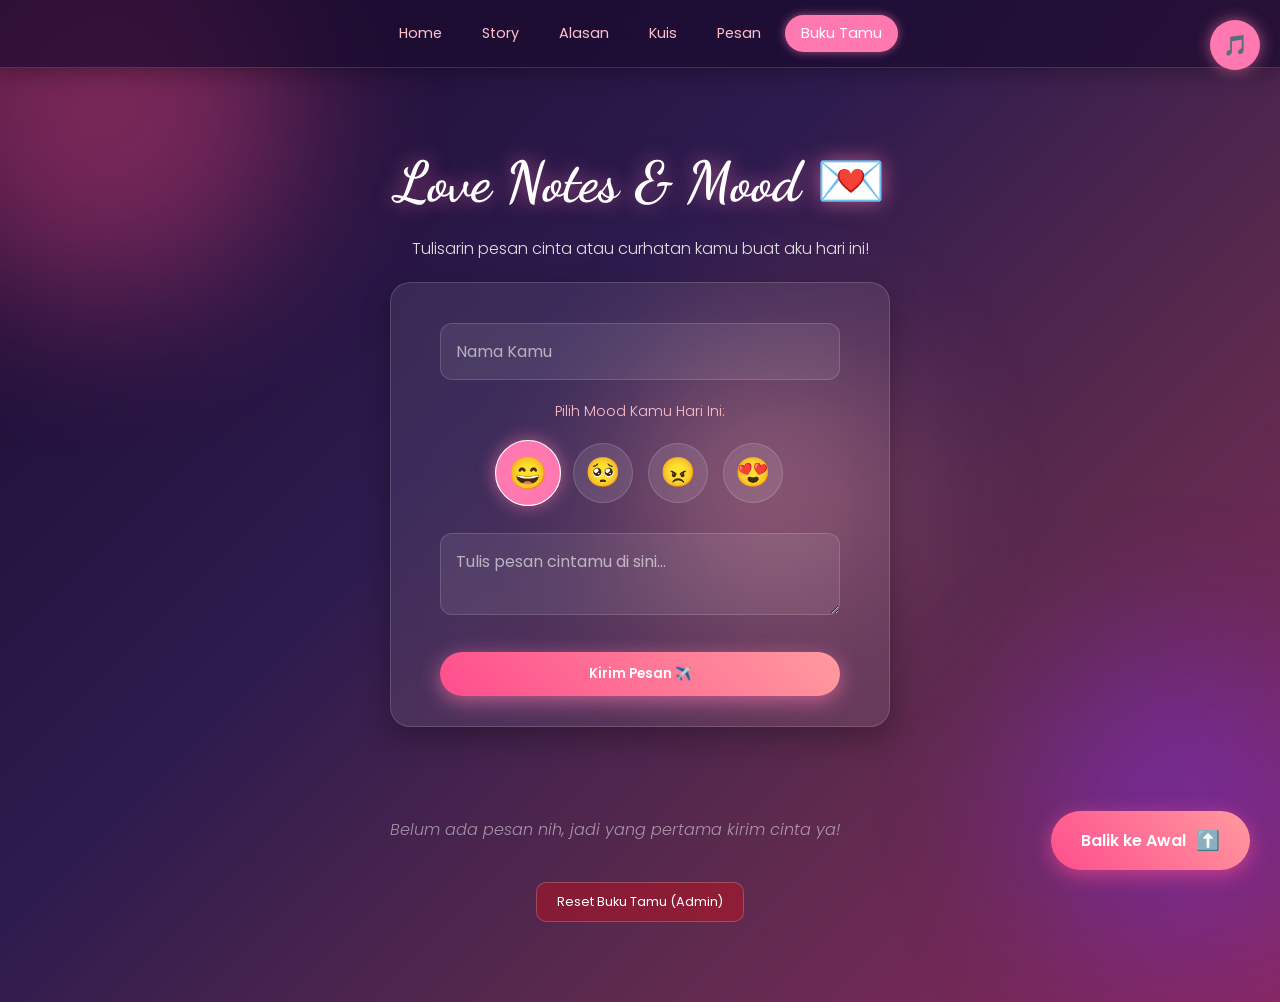
==== kesan.html @ 4e69ee41 "Add files via upload" ====
<!DOCTYPE html>
<html lang="id">
<head>
    <meta charset="UTF-8">
    <meta name="viewport" content="width=device-width, initial-scale=1.0">
    <title>Love Notes</title>
    <link rel="stylesheet" href="style.css">
    <style>
        /* CSS Khusus Buku Tamu */
        .form-card {
            background: var(--glass);
            backdrop-filter: blur(15px);
            border: 1px solid var(--glass-border);
            padding: 30px;
            border-radius: 20px;
            max-width: 500px;
            width: 100%;
            box-shadow: 0 10px 30px rgba(0,0,0,0.3);
            margin-bottom: 40px;
        }

        /* Pemilih Mood Emoji */
        .mood-selector {
            display: flex;
            justify-content: center;
            gap: 15px;
            margin: 20px 0;
        }
        .mood-btn {
            background: rgba(255,255,255,0.1);
            border: 1px solid var(--glass-border);
            width: 60px;
            height: 60px;
            border-radius: 50%;
            cursor: pointer;
            font-size: 1.8rem;
            display: flex;
            align-items: center;
            justify-content: center;
            transition: all 0.3s ease;
        }
        .mood-btn:hover { transform: scale(1.1); }
        .mood-btn.active {
            background: var(--primary);
            border-color: #fff;
            box-shadow: 0 0 15px var(--primary-glow);
            transform: scale(1.1);
        }

        /* List Pesan (Balon Chat) */
        #notesList {
            max-width: 500px;
            width: 100%;
            display: flex;
            flex-direction: column;
            gap: 15px;
        }
        .note-item {
            background: rgba(255, 255, 255, 0.1);
            border: 1px solid var(--glass-border);
            padding: 15px 20px;
            border-radius: 20px 20px 20px 5px; /* Bikin kayak balon chat */
            text-align: left;
            animation: popIn 0.5s ease;
            position: relative;
        }
        @keyframes popIn {
            from { opacity: 0; transform: scale(0.8); }
            to { opacity: 1; transform: scale(1); }
        }
        .note-header {
            display: flex;
            justify-content: space-between;
            margin-bottom: 8px;
            border-bottom: 1px solid rgba(255,255,255,0.1);
            padding-bottom: 5px;
        }
        .note-name { color: var(--primary); font-weight: 600; }
        .note-mood { font-size: 1.2rem; }
        .note-text { color: #e0e0e0; line-height: 1.5; font-size: 0.95rem; }

        .empty-state {
            color: rgba(255,255,255,0.5);
            font-style: italic;
            margin-top: 20px;
        }

        /* Notifikasi Toast */
        #toast {
            visibility: hidden;
            min-width: 250px;
            background: linear-gradient(45deg, #ff4d8d, #ff9a9e);
            color: white;
            text-align: center;
            border-radius: 30px;
            padding: 16px;
            position: fixed;
            z-index: 9999;
            left: 50%;
            bottom: 30px;
            transform: translateX(-50%) translateY(100px);
            font-weight: 600;
            box-shadow: 0 5px 25px rgba(255, 77, 141, 0.6);
            opacity: 0;
            transition: all 0.5s ease;
        }
        #toast.show {
            visibility: visible;
            transform: translateX(-50%) translateY(0);
            opacity: 1;
        }
    </style>
</head>
<body>
    <div class="orb orb-1"></div><div class="orb orb-2"></div><div class="orb orb-3"></div>
    
 <audio id="bgMusic" loop>
    <source src="bukancintabiasa.mp3" type="audio/mpeg">
</audio>
    <button id="musicBtn" onclick="toggleMusic()">🎵</button>

    <nav>
        <a href="index.html">Home</a>
        <a href="story.html">Story</a>
        <a href="alasan.html">Alasan</a>
        <a href="kuis.html">Kuis</a>
        <a href="pesan.html">Pesan</a>
        <a href="kesan.html" class="active">Buku Tamu</a>
    </nav>

    <section>
        <h1>Love Notes & Mood 💌</h1>
        <p style="margin-bottom: 20px;">Tulisarin pesan cinta atau curhatan kamu buat aku hari ini!</p>
        
        <!-- Form Buku Tamu -->
        <div class="form-card">
            <form id="loveForm">
                <input type="text" id="nama" placeholder="Nama Kamu" required>
                
                <p style="font-size: 0.9rem; color: #ffc0cb; margin-top: 10px;">Pilih Mood Kamu Hari Ini:</p>
                <div class="mood-selector">
                    <div class="mood-btn active" data-mood="😄 Senang">😄</div>
                    <div class="mood-btn" data-mood="🥺 Rindu">🥺</div>
                    <div class="mood-btn" data-mood="😠 Ngambek">😠</div>
                    <div class="mood-btn" data-mood="😍 Jatuh Cinta">😍</div>
                </div>
                <input type="hidden" id="moodValue" value="😄 Senang" required>

                <textarea id="pesanText" placeholder="Tulis pesan cintamu di sini..." required></textarea>
                <button type="submit">Kirim Pesan ✈️</button>
            </form>
        </div>

        <!-- Daftar Pesan -->
        <div id="notesList">
            <p class="empty-state">Belum ada pesan nih, jadi yang pertama kirim cinta ya!</p>
        </div>
        <!-- Tombol Reset Khusus Admin (Bisa kamu hapus kalau udah selesai dipakai) -->
<div style="margin-top: 40px;">
    <button onclick="resetDatabase()" style="background: rgba(255,0,0,0.3); color: white; border: 1px solid rgba(255,255,255,0.2); padding: 10px 20px; border-radius: 10px; cursor: pointer; font-size: 0.8rem;">
         Reset Buku Tamu (Admin)
    </button>
</div>
        <a href="index.html" class="next-btn">Balik ke Awal <span>⬆️</span></a>
    </section>

    <!-- Notifikasi Toast -->
    <div id="toast">Pesan cintanya udah aman sampai di hati aku! 💌</div>

    <script src="script.js"></script>
    <script>
        // Logic Pemilih Mood
        const moodBtns = document.querySelectorAll('.mood-btn');
        const moodValue = document.getElementById('moodValue');
        
        moodBtns.forEach(btn => {
            btn.addEventListener('click', () => {
                moodBtns.forEach(b => b.classList.remove('active'));
                btn.classList.add('active');
                moodValue.value = btn.dataset.mood;
            });
        });

        // Fungsi Notifikasi Melayang (Toast)
        function showToast(pesan) {
            const toast = document.getElementById("toast");
            toast.innerText = pesan;
            toast.className = "show";
            setTimeout(() => { toast.className = toast.className.replace("show", ""); }, 3000);
        }

        // Logic API Database
        const API_URL = 'api.php';
        
        async function loadNotes() {
            try {
                const res = await fetch(API_URL);
                const data = await res.json();
                const list = document.getElementById('notesList');
                
                if (data.length === 0) {
                    list.innerHTML = '<p class="empty-state">Belum ada pesan nih, jadi yang pertama kirim cinta ya!</p>';
                    return;
                }

                list.innerHTML = '';
                // Balik urutan biar yang terbaru di atas
                data.reverse().forEach(note => {
                    list.innerHTML += `
                        <div class="note-item">
                            <div class="note-header">
                                <span class="note-name">${note.nama}</span>
                                <span class="note-mood">${note.mood}</span>
                            </div>
                            <p class="note-text">${note.pesan}</p>
                        </div>
                    `;
                });
            } catch (e) {
                console.log("Database belum connect");
            }
        }

        // Logic Kirim Pesan
        document.getElementById('loveForm').addEventListener('submit', async (e) => {
            e.preventDefault();
            const nama = document.getElementById('nama').value;
            const mood = document.getElementById('moodValue').value;
            const pesan = document.getElementById('pesanText').value;
            
            // Ubah teks tombol jadi loading
            const submitBtn = e.target.querySelector('button[type="submit"]');
            submitBtn.innerText = "Mengirim...";
            submitBtn.disabled = true;

            await fetch(API_URL, {
                method: 'POST',
                headers: {'Content-Type': 'application/json'},
                body: JSON.stringify({ nama, mood, pesan })
            });
            
            // Munculin notifikasi bagus
            showToast("Pesan cintanya udah aman sampai di hati aku! 💌");
            
            // Reset form & tombol
            document.getElementById('loveForm').reset();
            submitBtn.innerText = "Kirim Pesan ✈️";
            submitBtn.disabled = false;
            
            // Reset mood ke Senang
            moodBtns.forEach(b => b.classList.remove('active'));
            document.querySelector('.mood-btn[data-mood="😄 Senang"]').classList.add('active');
            moodValue.value = "😄 Senang";

            // Muat ulang pesan
            loadNotes();
        });

        // Load pertama kali
        loadNotes();
        async function resetDatabase() {
    if (confirm("Yakin mau hapus SEMUA pesan buku tamu?")) {
        await fetch('api.php?action=delete_all', { method: 'GET' });
        alert("Semua pesan berhasil dihapus!");
        loadNotes(); // Muat ulang data (bakal kosong)
    }
}
    </script>
</body>
</html>
---- style.css ----
/* Import Font Romantis & Modern */
@import url('https://fonts.googleapis.com/css2?family=Dancing+Script:wght@700&family=Poppins:wght@300;400;600&display=swap');

:root { 
    --primary: #ff79b0; 
    --primary-glow: rgba(255, 121, 176, 0.6);
    --text-light: #f8f9fa;
    --glass: rgba(255, 255, 255, 0.08);
    --glass-border: rgba(255, 255, 255, 0.15);
}

* { 
    margin: 0; 
    padding: 0; 
    box-sizing: border-box; 
    -webkit-tap-highlight-color: transparent; 
    font-family: 'Poppins', sans-serif;
}

body { 
    background: linear-gradient(135deg, #1a0b2e 0%, #2d1b4e 40%, #5c2a4d 70%, #87285f 100%);
    color: var(--text-light);
    overflow-x: hidden;
    min-height: 100vh;
    position: relative;
}

/* Custom Scrollbar Biar Cantik */
::-webkit-scrollbar { width: 8px; }
::-webkit-scrollbar-track { background: #1a0b2e; }
::-webkit-scrollbar-thumb { background: var(--primary); border-radius: 10px; }

/* Efek Bola Cahaya (Glowing Orbs) */
.orb { position: fixed; border-radius: 50%; filter: blur(80px); z-index: -1; opacity: 0.4; animation: float 15s infinite ease-in-out; }
.orb-1 { width: 400px; height: 400px; background: #ff4d8d; top: -100px; left: -100px; }
.orb-2 { width: 300px; height: 300px; background: #7b2ff7; bottom: -50px; right: -50px; animation-delay: -5s; }
.orb-3 { width: 250px; height: 250px; background: #ff9a9e; top: 40%; left: 50%; animation-delay: -10s; }
@keyframes float { 
    0%, 100% { transform: translate(0, 0) scale(1); } 
    33% { transform: translate(50px, -30px) scale(1.1); } 
    66% { transform: translate(-30px, 40px) scale(0.9); } 
}

/* Partikel Jatuh */
.particle { position: fixed; pointer-events: none; z-index: 9999; font-size: 20px; animation: fall 5s linear infinite; }
@keyframes fall { 0% { top: -10%; opacity: 1; } 100% { top: 110%; opacity: 0; transform: rotate(360deg); } }

/* Music Button */
#musicBtn { 
    position: fixed; top: 20px; right: 20px; z-index: 100; 
    background: var(--primary); color: white; border: none; width: 50px; height: 50px; 
    border-radius: 50%; cursor: pointer; font-size: 20px; 
    box-shadow: 0 0 15px var(--primary-glow); 
    transition: transform 0.3s; 
    display: flex; align-items: center; justify-content: center;
}
#musicBtn:hover { transform: scale(1.1) rotate(15deg); }

/* Navbar (Auto Wrap biar rapi di HP) */
nav { 
    background: rgba(26, 11, 46, 0.7); 
    backdrop-filter: blur(15px); -webkit-backdrop-filter: blur(15px); 
    padding: 15px; position: sticky; top: 0; z-index: 50; 
    display: flex; justify-content: center; gap: 8px; flex-wrap: wrap; 
    box-shadow: 0 4px 20px rgba(0,0,0,0.3); 
    border-bottom: 1px solid var(--glass-border); 
}
nav a { 
    text-decoration: none; color: #ffc0cb; font-weight: 400; 
    padding: 8px 16px; border-radius: 20px; transition: 0.3s; font-size: 0.9rem; 
}
nav a:hover, nav a.active { 
    background: var(--primary); color: white; 
    box-shadow: 0 0 10px var(--primary-glow); 
}

/* Layout Section */
section { 
    min-height: 90vh; padding: 80px 20px; display: flex; flex-direction: column; 
    justify-content: center; align-items: center; text-align: center; 
    animation: fadeInUp 1s ease-out; /* Animasi muncul */
}
@keyframes fadeInUp {
    from { opacity: 0; transform: translateY(30px); }
    to { opacity: 1; transform: translateY(0); }
}

h1 { 
    color: #fff; 
    font-family: 'Dancing Script', cursive; /* Font kursif romantis */
    font-size: 3.5rem; 
    margin-bottom: 20px; 
    text-shadow: 0 0 20px var(--primary-glow); 
}
p { color: #e0e0e0; line-height: 1.6; font-weight: 300; }

/* Glass Cards */
.card { 
    background: var(--glass); backdrop-filter: blur(10px); -webkit-backdrop-filter: blur(10px);
    border: 1px solid var(--glass-border); padding: 25px; border-radius: 20px; 
    box-shadow: 0 10px 30px rgba(0,0,0,0.3); max-width: 600px; margin: 10px; width: 100%; 
    text-align: left; transition: transform 0.3s, box-shadow 0.3s; 
}
.card:hover { 
    transform: translateY(-5px); 
    box-shadow: 0 15px 40px var(--primary-glow); 
    border-color: var(--primary); 
}
.card h3 { color: var(--primary); margin-bottom: 10px; font-weight: 600; }
#alasanBox { min-height: 100px; display: flex; align-items: center; justify-content: center; font-size: 1.2rem; font-style: italic; color: #fff; text-align: center; }

/* Tombol */
.btn-prank, .btn-main, button[type="submit"] {
    border: none; cursor: pointer; font-weight: 600; color: white; transition: all 0.3s;
}
.btn-prank { padding: 15px 40px; border-radius: 30px; font-size: 1.2rem; margin: 10px; }
#btnMau { background: linear-gradient(45deg, #ff4d8d, #ff9a9e); box-shadow: 0 5px 20px var(--primary-glow); }
#btnMau:hover { transform: scale(1.05); }
#btnNo { background: linear-gradient(45deg, #6c757d, #495057); position: absolute; box-shadow: 0 5px 15px rgba(0,0,0,0.3); }

.btn-main, button[type="submit"] { 
    background: linear-gradient(45deg, #ff4d8d, #ff9a9e); padding: 12px 30px; 
    border-radius: 30px; margin-top: 20px; box-shadow: 0 5px 20px var(--primary-glow);
    width: 100%; max-width: 400px;
}
.btn-main:hover, button[type="submit"]:hover { 
    transform: translateY(-3px); 
    box-shadow: 0 10px 25px var(--primary-glow); 
}

/* Love Timer */
#timer { display: flex; gap: 15px; margin-top: 20px; flex-wrap: wrap; justify-content: center; }
.time-box { 
    background: var(--glass); backdrop-filter: blur(10px); border: 1px solid var(--glass-border); 
    padding: 20px; border-radius: 15px; box-shadow: 0 5px 20px rgba(0,0,0,0.2); min-width: 80px; 
    transition: transform 0.3s;
}
.time-box:hover { transform: scale(1.05); border-color: var(--primary); }
.time-box span { display: block; font-size: 2rem; font-weight: 600; color: #fff; text-shadow: 0 0 10px var(--primary); }
.time-box label { font-size: 0.8rem; color: #ffc0cb; text-transform: uppercase; letter-spacing: 1px; }

/* Form Input */
input, textarea, select { 
    width: 100%; max-width: 400px; padding: 15px; margin: 10px 0; border-radius: 12px; 
    background: var(--glass); border: 1px solid var(--glass-border); color: white; 
    font-family: 'Poppins', sans-serif; font-size: 1rem; transition: 0.3s;
}
input:focus, textarea:focus, select:focus { 
    outline: none; border-color: var(--primary); 
    box-shadow: 0 0 10px var(--primary-glow); 
}
input::placeholder, textarea::placeholder { color: rgba(255,255,255,0.6); }
select option { color: black; }

/* Buku Tamu List */
#notesList { margin-top: 30px; max-width: 600px; width: 100%; text-align: left; }
.note-item { 
    background: var(--glass); backdrop-filter: blur(10px); border: 1px solid var(--glass-border); 
    padding: 15px; border-radius: 12px; margin-bottom: 10px; animation: fadeInUp 0.5s ease;
}
.note-item b { color: var(--primary); font-weight: 600; }
.note-item p { margin-top: 5px; color: #e0e0e0; font-size: 0.95rem; }

/* Responsive HP */
@media (max-width: 600px) {
    h1 { font-size: 2.5rem; }
    .btn-prank { font-size: 1rem; padding: 12px 30px; }
    nav { gap: 5px; padding: 10px; }
    nav a { font-size: 0.8rem; padding: 6px 12px; }
}
/* Tombol Lanjut Melayang */
.next-btn {
    position: fixed;
    bottom: 30px;
    right: 30px;
    background: linear-gradient(45deg, #ff4d8d, #ff9a9e);
    color: white;
    padding: 15px 30px;
    border-radius: 30px;
    text-decoration: none;
    font-weight: 600;
    box-shadow: 0 5px 20px rgba(255, 77, 141, 0.6);
    transition: all 0.3s ease;
    z-index: 100;
    display: flex;
    align-items: center;
    gap: 10px;
    font-family: 'Poppins', sans-serif;
}
.next-btn:hover {
    transform: translateY(-3px) scale(1.05);
    box-shadow: 0 10px 30px rgba(255, 77, 141, 0.8);
}
.next-btn span {
    font-size: 1.2rem;
    transition: transform 0.3s;
}
.next-btn:hover span {
    transform: translateX(5px); /* Efek panah bergerak ke kanan */
}
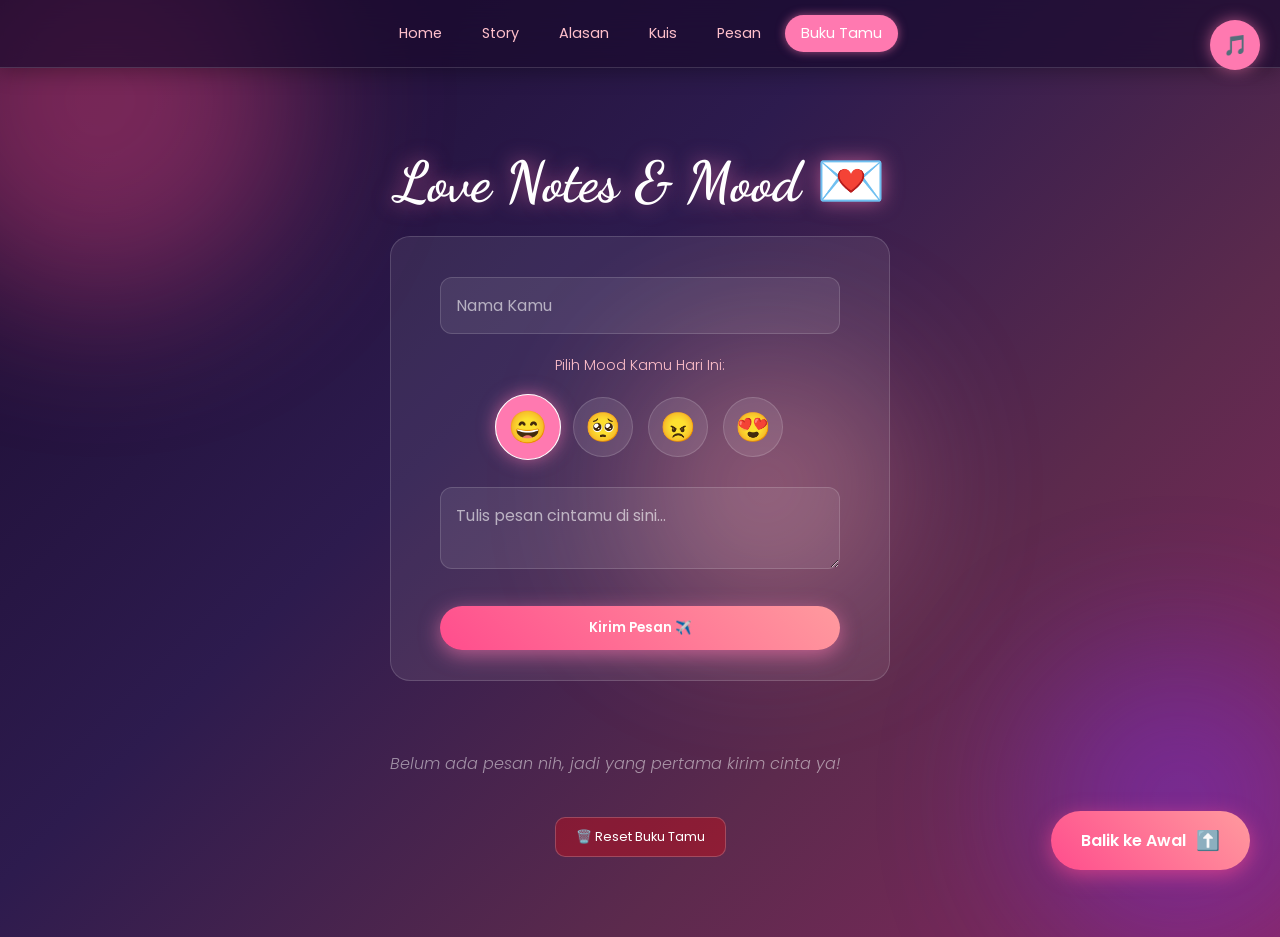
==== commit 0661b594: "Update kesan.html" ====
--- a/kesan.html
+++ b/kesan.html
@@ -6,117 +6,24 @@
     <title>Love Notes</title>
     <link rel="stylesheet" href="style.css">
     <style>
-        /* CSS Khusus Buku Tamu */
-        .form-card {
-            background: var(--glass);
-            backdrop-filter: blur(15px);
-            border: 1px solid var(--glass-border);
-            padding: 30px;
-            border-radius: 20px;
-            max-width: 500px;
-            width: 100%;
-            box-shadow: 0 10px 30px rgba(0,0,0,0.3);
-            margin-bottom: 40px;
-        }
-
-        /* Pemilih Mood Emoji */
-        .mood-selector {
-            display: flex;
-            justify-content: center;
-            gap: 15px;
-            margin: 20px 0;
-        }
-        .mood-btn {
-            background: rgba(255,255,255,0.1);
-            border: 1px solid var(--glass-border);
-            width: 60px;
-            height: 60px;
-            border-radius: 50%;
-            cursor: pointer;
-            font-size: 1.8rem;
-            display: flex;
-            align-items: center;
-            justify-content: center;
-            transition: all 0.3s ease;
-        }
+        .form-card { background: var(--glass); border: 1px solid var(--glass-border); padding: 30px; border-radius: 20px; max-width: 500px; width: 100%; margin-bottom: 40px; }
+        .mood-selector { display: flex; justify-content: center; gap: 15px; margin: 20px 0; }
+        .mood-btn { background: rgba(255,255,255,0.1); border: 1px solid var(--glass-border); width: 60px; height: 60px; border-radius: 50%; cursor: pointer; font-size: 1.8rem; display: flex; align-items: center; justify-content: center; transition: all 0.3s ease; }
         .mood-btn:hover { transform: scale(1.1); }
-        .mood-btn.active {
-            background: var(--primary);
-            border-color: #fff;
-            box-shadow: 0 0 15px var(--primary-glow);
-            transform: scale(1.1);
-        }
-
-        /* List Pesan (Balon Chat) */
-        #notesList {
-            max-width: 500px;
-            width: 100%;
-            display: flex;
-            flex-direction: column;
-            gap: 15px;
-        }
-        .note-item {
-            background: rgba(255, 255, 255, 0.1);
-            border: 1px solid var(--glass-border);
-            padding: 15px 20px;
-            border-radius: 20px 20px 20px 5px; /* Bikin kayak balon chat */
-            text-align: left;
-            animation: popIn 0.5s ease;
-            position: relative;
-        }
-        @keyframes popIn {
-            from { opacity: 0; transform: scale(0.8); }
-            to { opacity: 1; transform: scale(1); }
-        }
-        .note-header {
-            display: flex;
-            justify-content: space-between;
-            margin-bottom: 8px;
-            border-bottom: 1px solid rgba(255,255,255,0.1);
-            padding-bottom: 5px;
-        }
+        .mood-btn.active { background: var(--primary); border-color: #fff; box-shadow: 0 0 15px var(--primary-glow); transform: scale(1.1); }
+        #notesList { max-width: 500px; width: 100%; display: flex; flex-direction: column; gap: 15px; }
+        .note-item { background: rgba(255, 255, 255, 0.1); border: 1px solid var(--glass-border); padding: 15px 20px; border-radius: 20px 20px 20px 5px; text-align: left; animation: popIn 0.5s ease; }
+        @keyframes popIn { from { opacity: 0; transform: scale(0.8); } to { opacity: 1; transform: scale(1); } }
+        .note-header { display: flex; justify-content: space-between; margin-bottom: 8px; border-bottom: 1px solid rgba(255,255,255,0.1); padding-bottom: 5px; }
         .note-name { color: var(--primary); font-weight: 600; }
-        .note-mood { font-size: 1.2rem; }
-        .note-text { color: #e0e0e0; line-height: 1.5; font-size: 0.95rem; }
-
-        .empty-state {
-            color: rgba(255,255,255,0.5);
-            font-style: italic;
-            margin-top: 20px;
-        }
-
-        /* Notifikasi Toast */
-        #toast {
-            visibility: hidden;
-            min-width: 250px;
-            background: linear-gradient(45deg, #ff4d8d, #ff9a9e);
-            color: white;
-            text-align: center;
-            border-radius: 30px;
-            padding: 16px;
-            position: fixed;
-            z-index: 9999;
-            left: 50%;
-            bottom: 30px;
-            transform: translateX(-50%) translateY(100px);
-            font-weight: 600;
-            box-shadow: 0 5px 25px rgba(255, 77, 141, 0.6);
-            opacity: 0;
-            transition: all 0.5s ease;
-        }
-        #toast.show {
-            visibility: visible;
-            transform: translateX(-50%) translateY(0);
-            opacity: 1;
-        }
+        .note-text { color: #e0e0e0; line-height: 1.5; font-size: 0.95rem; margin-top: 5px; }
+        #toast { visibility: hidden; min-width: 250px; background: linear-gradient(45deg, #ff4d8d, #ff9a9e); color: white; text-align: center; border-radius: 30px; padding: 16px; position: fixed; z-index: 9999; left: 50%; bottom: 30px; transform: translateX(-50%) translateY(100px); font-weight: 600; box-shadow: 0 5px 25px rgba(255, 77, 141, 0.6); opacity: 0; transition: all 0.5s ease; }
+        #toast.show { visibility: visible; transform: translateX(-50%) translateY(0); opacity: 1; }
     </style>
 </head>
 <body>
     <div class="orb orb-1"></div><div class="orb orb-2"></div><div class="orb orb-3"></div>
-    
- <audio id="bgMusic" loop>
-    <source src="bukancintabiasa.mp3" type="audio/mpeg">
-</audio>
+    <audio id="bgMusic" loop><source src="bukancintabiasa.mp3" type="audio/mpeg"></audio>
     <button id="musicBtn" onclick="toggleMusic()">🎵</button>
 
     <nav>
@@ -130,13 +37,9 @@
 
     <section>
         <h1>Love Notes & Mood 💌</h1>
-        <p style="margin-bottom: 20px;">Tulisarin pesan cinta atau curhatan kamu buat aku hari ini!</p>
-        
-        <!-- Form Buku Tamu -->
         <div class="form-card">
             <form id="loveForm">
                 <input type="text" id="nama" placeholder="Nama Kamu" required>
-                
                 <p style="font-size: 0.9rem; color: #ffc0cb; margin-top: 10px;">Pilih Mood Kamu Hari Ini:</p>
                 <div class="mood-selector">
                     <div class="mood-btn active" data-mood="😄 Senang">😄</div>
@@ -145,34 +48,24 @@
                     <div class="mood-btn" data-mood="😍 Jatuh Cinta">😍</div>
                 </div>
                 <input type="hidden" id="moodValue" value="😄 Senang" required>
-
                 <textarea id="pesanText" placeholder="Tulis pesan cintamu di sini..." required></textarea>
                 <button type="submit">Kirim Pesan ✈️</button>
             </form>
         </div>
-
-        <!-- Daftar Pesan -->
-        <div id="notesList">
-            <p class="empty-state">Belum ada pesan nih, jadi yang pertama kirim cinta ya!</p>
+        <div id="notesList"></div>
+        <div style="margin-top: 40px;">
+            <button onclick="resetDatabase()" style="background: rgba(255,0,0,0.3); color: white; border: 1px solid rgba(255,255,255,0.2); padding: 10px 20px; border-radius: 10px; cursor: pointer; font-size: 0.8rem;">🗑️ Reset Buku Tamu</button>
         </div>
-        <!-- Tombol Reset Khusus Admin (Bisa kamu hapus kalau udah selesai dipakai) -->
-<div style="margin-top: 40px;">
-    <button onclick="resetDatabase()" style="background: rgba(255,0,0,0.3); color: white; border: 1px solid rgba(255,255,255,0.2); padding: 10px 20px; border-radius: 10px; cursor: pointer; font-size: 0.8rem;">
-         Reset Buku Tamu (Admin)
-    </button>
-</div>
         <a href="index.html" class="next-btn">Balik ke Awal <span>⬆️</span></a>
     </section>
 
-    <!-- Notifikasi Toast -->
     <div id="toast">Pesan cintanya udah aman sampai di hati aku! 💌</div>
 
     <script src="script.js"></script>
     <script>
-        // Logic Pemilih Mood
+        // Logika Buku Tamu Pakai LocalStorage (Khusus GitHub)
         const moodBtns = document.querySelectorAll('.mood-btn');
         const moodValue = document.getElementById('moodValue');
-        
         moodBtns.forEach(btn => {
             btn.addEventListener('click', () => {
                 moodBtns.forEach(b => b.classList.remove('active'));
@@ -181,7 +74,6 @@
             });
         });
 
-        // Fungsi Notifikasi Melayang (Toast)
         function showToast(pesan) {
             const toast = document.getElementById("toast");
             toast.innerText = pesan;
@@ -189,82 +81,57 @@
             setTimeout(() => { toast.className = toast.className.replace("show", ""); }, 3000);
         }
 
-        // Logic API Database
-        const API_URL = 'api.php';
-        
-        async function loadNotes() {
-            try {
-                const res = await fetch(API_URL);
-                const data = await res.json();
-                const list = document.getElementById('notesList');
-                
-                if (data.length === 0) {
-                    list.innerHTML = '<p class="empty-state">Belum ada pesan nih, jadi yang pertama kirim cinta ya!</p>';
-                    return;
-                }
+        function loadNotes() {
+            const notes = JSON.parse(localStorage.getItem('loveNotes')) || [];
+            const list = document.getElementById('notesList');
+            
+            if (notes.length === 0) {
+                list.innerHTML = '<p style="color: rgba(255,255,255,0.5); font-style: italic;">Belum ada pesan nih, jadi yang pertama kirim cinta ya!</p>';
+                return;
+            }
 
-                list.innerHTML = '';
-                // Balik urutan biar yang terbaru di atas
-                data.reverse().forEach(note => {
-                    list.innerHTML += `
-                        <div class="note-item">
-                            <div class="note-header">
-                                <span class="note-name">${note.nama}</span>
-                                <span class="note-mood">${note.mood}</span>
-                            </div>
-                            <p class="note-text">${note.pesan}</p>
+            list.innerHTML = '';
+            notes.reverse().forEach(note => {
+                list.innerHTML += `
+                    <div class="note-item">
+                        <div class="note-header">
+                            <span class="note-name">${note.nama}</span>
+                            <span class="note-mood">${note.mood}</span>
                         </div>
-                    `;
-                });
-            } catch (e) {
-                console.log("Database belum connect");
-            }
+                        <p class="note-text">${note.pesan}</p>
+                    </div>
+                `;
+            });
         }
 
-        // Logic Kirim Pesan
-        document.getElementById('loveForm').addEventListener('submit', async (e) => {
+        document.getElementById('loveForm').addEventListener('submit', (e) => {
             e.preventDefault();
             const nama = document.getElementById('nama').value;
             const mood = document.getElementById('moodValue').value;
             const pesan = document.getElementById('pesanText').value;
             
-            // Ubah teks tombol jadi loading
-            const submitBtn = e.target.querySelector('button[type="submit"]');
-            submitBtn.innerText = "Mengirim...";
-            submitBtn.disabled = true;
-
-            await fetch(API_URL, {
-                method: 'POST',
-                headers: {'Content-Type': 'application/json'},
-                body: JSON.stringify({ nama, mood, pesan })
-            });
+            const notes = JSON.parse(localStorage.getItem('loveNotes')) || [];
+            notes.push({ nama, mood, pesan });
+            localStorage.setItem('loveNotes', JSON.stringify(notes));
             
-            // Munculin notifikasi bagus
             showToast("Pesan cintanya udah aman sampai di hati aku! 💌");
             
-            // Reset form & tombol
             document.getElementById('loveForm').reset();
-            submitBtn.innerText = "Kirim Pesan ✈️";
-            submitBtn.disabled = false;
-            
-            // Reset mood ke Senang
             moodBtns.forEach(b => b.classList.remove('active'));
             document.querySelector('.mood-btn[data-mood="😄 Senang"]').classList.add('active');
             moodValue.value = "😄 Senang";
-
-            // Muat ulang pesan
+            
             loadNotes();
         });
 
-        // Load pertama kali
+        function resetDatabase() {
+            if (confirm("Yakin mau hapus SEMUA pesan buku tamu?")) {
+                localStorage.removeItem('loveNotes');
+                loadNotes();
+            }
+        }
+
         loadNotes();
-        async function resetDatabase() {
-    if (confirm("Yakin mau hapus SEMUA pesan buku tamu?")) {
-        await fetch('api.php?action=delete_all', { method: 'GET' });
-        alert("Semua pesan berhasil dihapus!");
-        loadNotes(); // Muat ulang data (bakal kosong)
-    }
-}
     </script>
 </body>
-</html>+</html>
